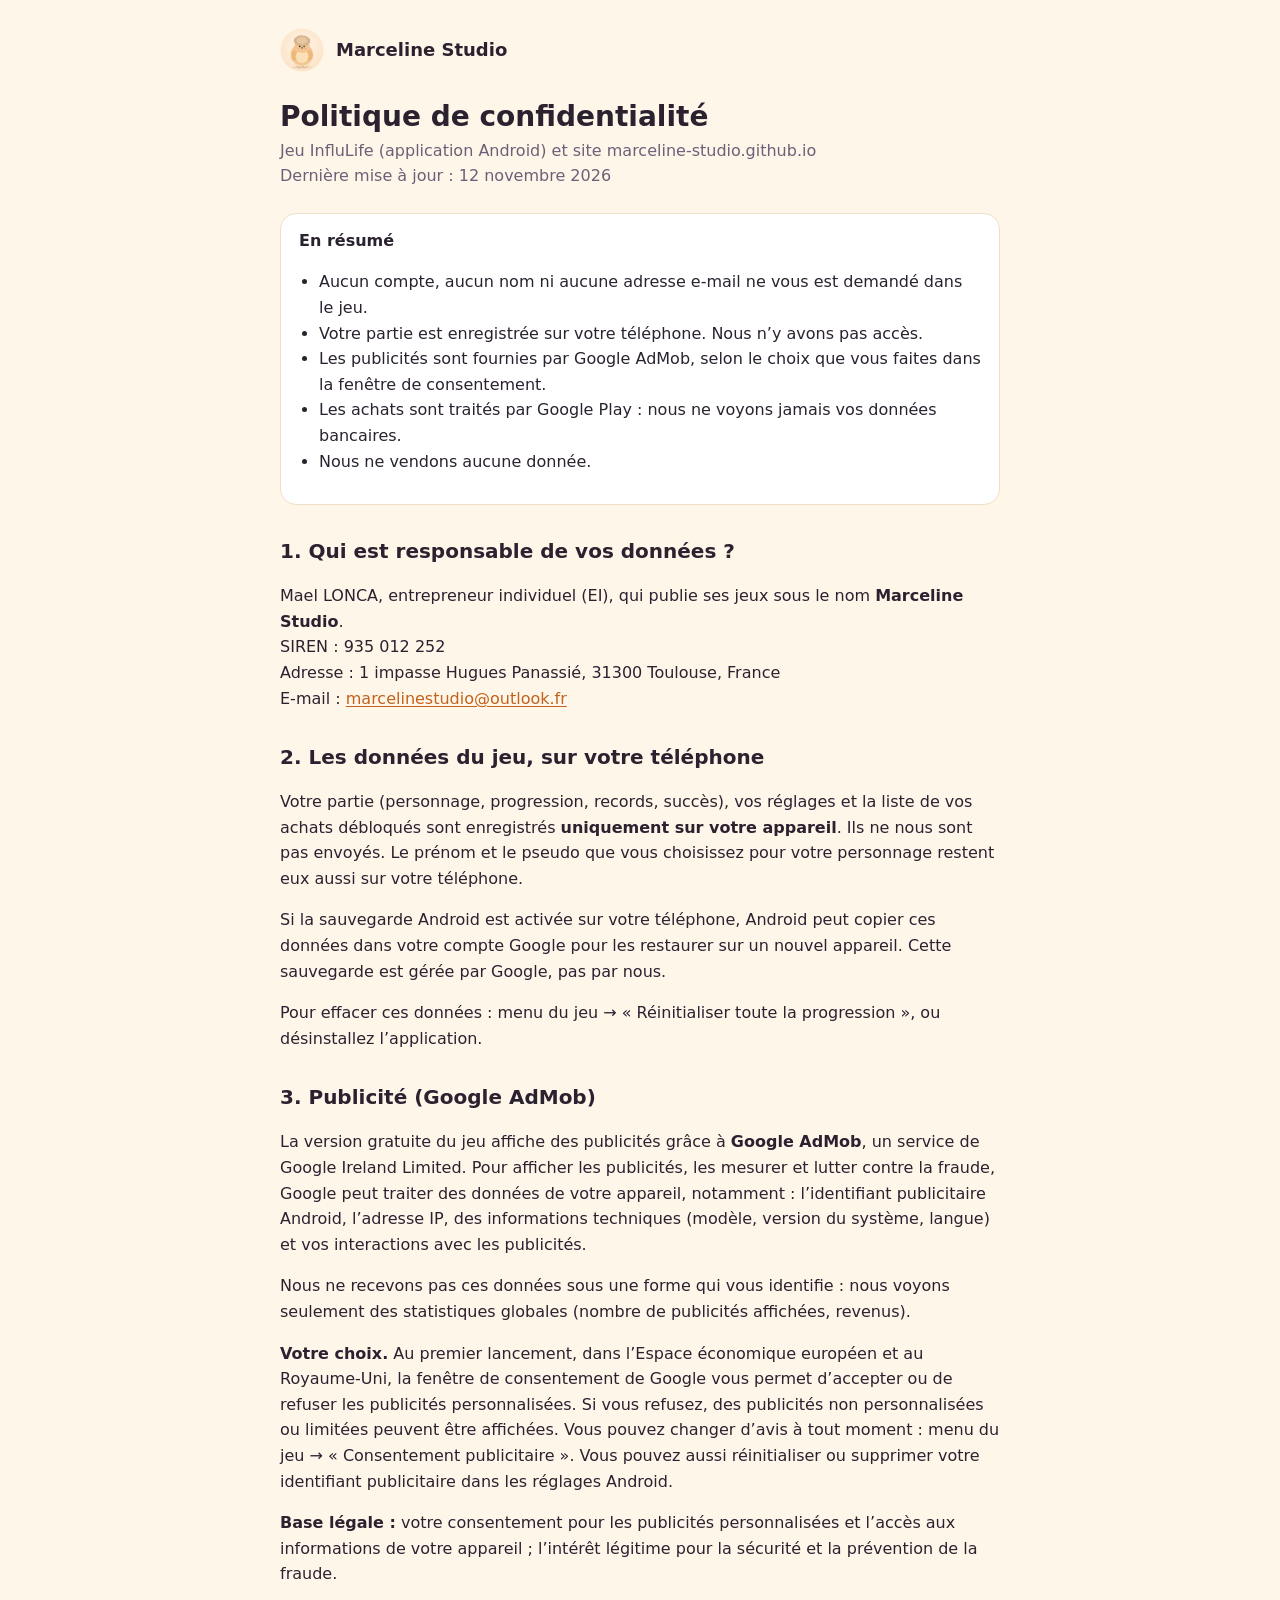
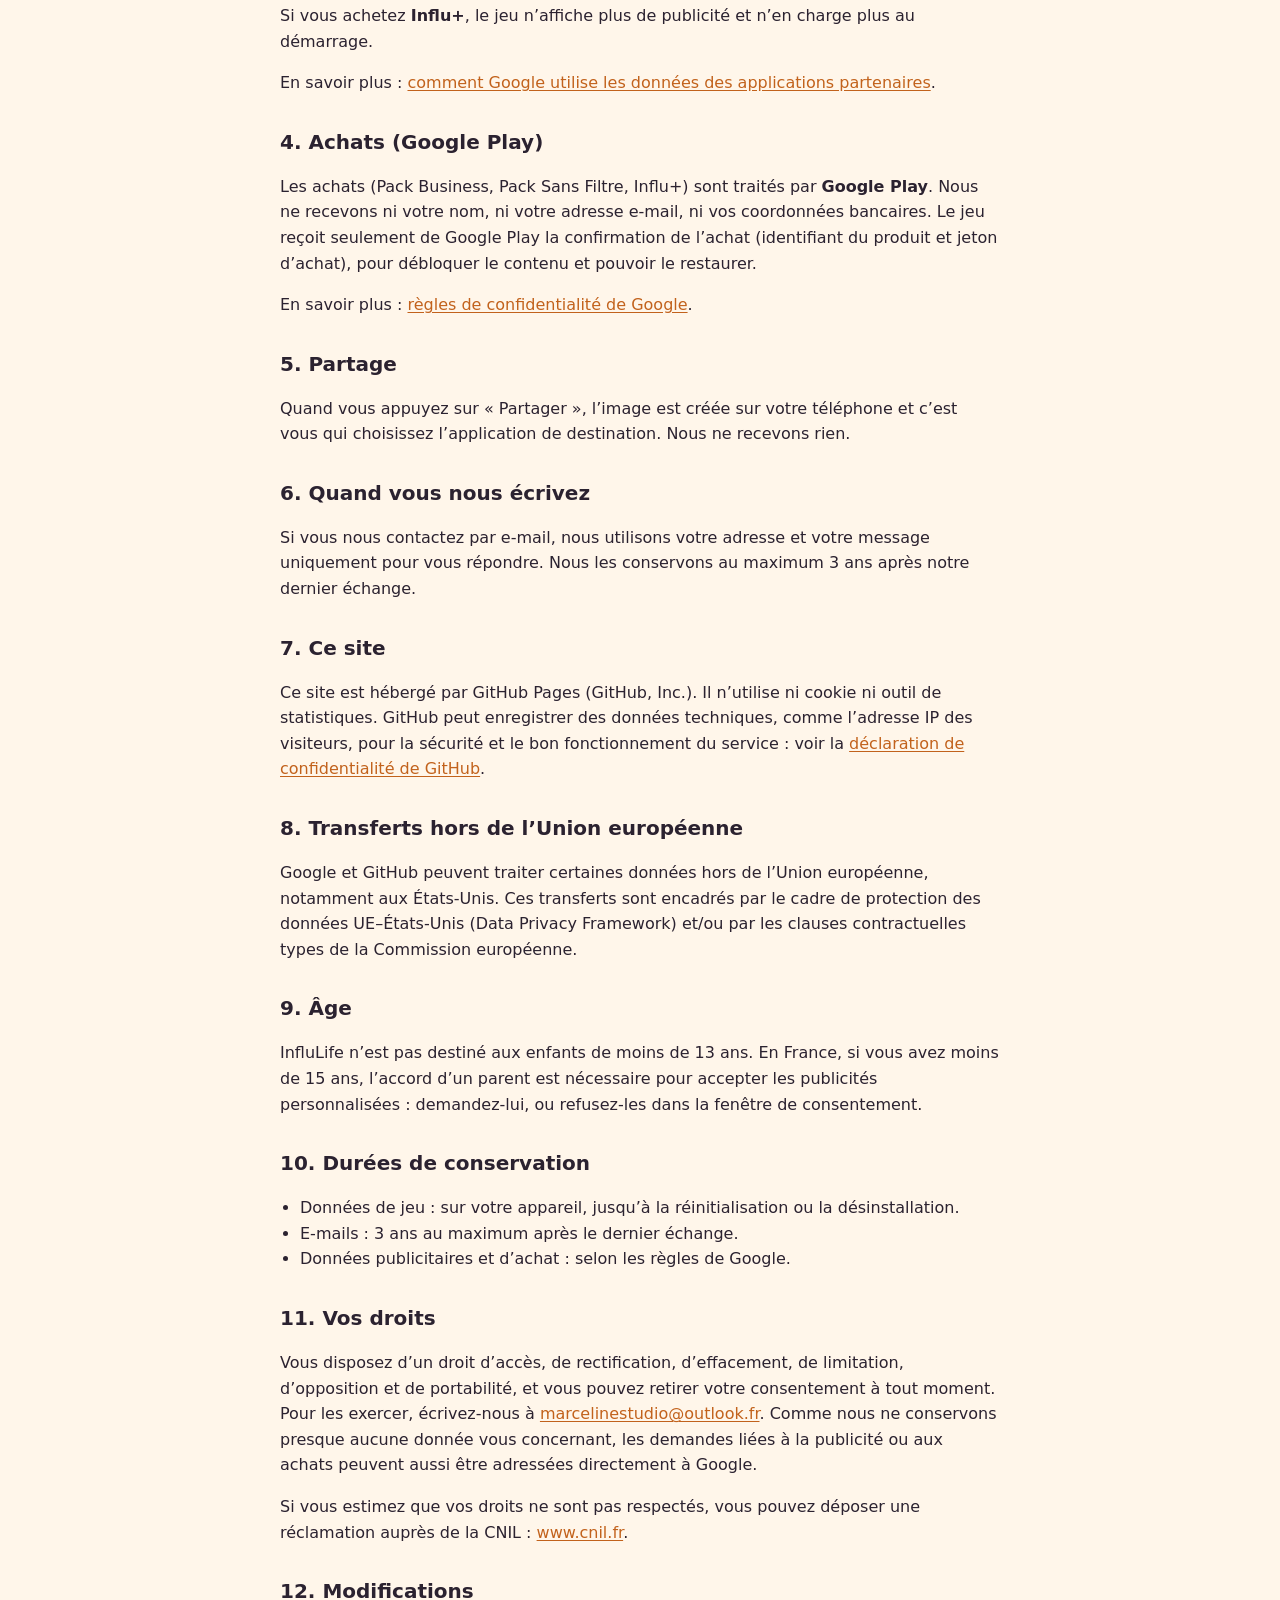
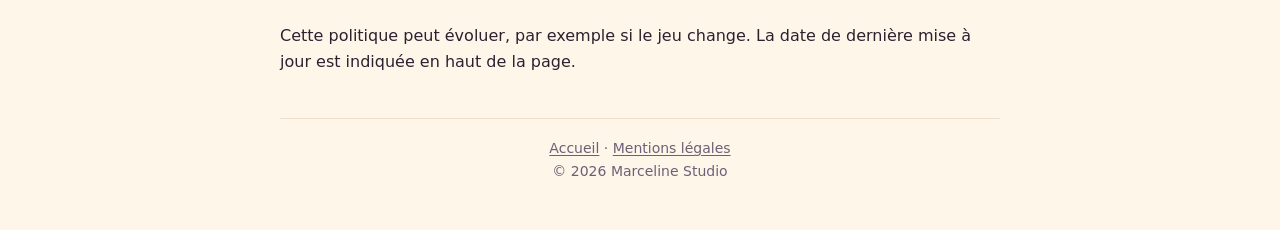
==== confidentialite.html @ 02477ced "Site Marceline Studio : accueil InfluLife, confidentialité, mentions légales, app-ads.txt Co-Authore" ====
<!DOCTYPE html>
<html lang="fr">
<head>
<meta charset="utf-8">
<meta name="viewport" content="width=device-width, initial-scale=1">
<title>Politique de confidentialité — InfluLife · Marceline Studio</title>
<link rel="icon" href="img/favicon.png">
<link rel="stylesheet" href="style.css">
</head>
<body>
<div class="wrap">
<header class="site"><img src="img/marceline.png" alt=""><a href="./">Marceline Studio</a></header>
<article>
<h1>Politique de confidentialité</h1>
<p class="date">Jeu InfluLife (application Android) et site marceline-studio.github.io<br>Dernière mise à jour : 12 novembre 2026</p>

<div class="box">
<b>En résumé</b>
<ul>
  <li>Aucun compte, aucun nom ni aucune adresse e-mail ne vous est demandé dans le jeu.</li>
  <li>Votre partie est enregistrée sur votre téléphone. Nous n’y avons pas accès.</li>
  <li>Les publicités sont fournies par Google AdMob, selon le choix que vous faites dans la fenêtre de consentement.</li>
  <li>Les achats sont traités par Google Play : nous ne voyons jamais vos données bancaires.</li>
  <li>Nous ne vendons aucune donnée.</li>
</ul>
</div>

<h2>1. Qui est responsable de vos données ?</h2>
<p>Mael LONCA, entrepreneur individuel (EI), qui publie ses jeux sous le nom <b>Marceline Studio</b>.<br>
SIREN : 935 012 252<br>
Adresse : 1 impasse Hugues Panassié, 31300 Toulouse, France<br>
E-mail : <a href="mailto:marcelinestudio@outlook.fr">marcelinestudio@outlook.fr</a></p>

<h2>2. Les données du jeu, sur votre téléphone</h2>
<p>Votre partie (personnage, progression, records, succès), vos réglages et la liste de vos achats débloqués sont enregistrés <b>uniquement sur votre appareil</b>. Ils ne nous sont pas envoyés. Le prénom et le pseudo que vous choisissez pour votre personnage restent eux aussi sur votre téléphone.</p>
<p>Si la sauvegarde Android est activée sur votre téléphone, Android peut copier ces données dans votre compte Google pour les restaurer sur un nouvel appareil. Cette sauvegarde est gérée par Google, pas par nous.</p>
<p>Pour effacer ces données : menu du jeu → « Réinitialiser toute la progression », ou désinstallez l’application.</p>

<h2>3. Publicité (Google AdMob)</h2>
<p>La version gratuite du jeu affiche des publicités grâce à <b>Google AdMob</b>, un service de Google Ireland Limited. Pour afficher les publicités, les mesurer et lutter contre la fraude, Google peut traiter des données de votre appareil, notamment : l’identifiant publicitaire Android, l’adresse IP, des informations techniques (modèle, version du système, langue) et vos interactions avec les publicités.</p>
<p>Nous ne recevons pas ces données sous une forme qui vous identifie : nous voyons seulement des statistiques globales (nombre de publicités affichées, revenus).</p>
<p><b>Votre choix.</b> Au premier lancement, dans l’Espace économique européen et au Royaume-Uni, la fenêtre de consentement de Google vous permet d’accepter ou de refuser les publicités personnalisées. Si vous refusez, des publicités non personnalisées ou limitées peuvent être affichées. Vous pouvez changer d’avis à tout moment : menu du jeu → « Consentement publicitaire ». Vous pouvez aussi réinitialiser ou supprimer votre identifiant publicitaire dans les réglages Android.</p>
<p><b>Base légale :</b> votre consentement pour les publicités personnalisées et l’accès aux informations de votre appareil ; l’intérêt légitime pour la sécurité et la prévention de la fraude.</p>
<p>Si vous achetez <b>Influ+</b>, le jeu n’affiche plus de publicité et n’en charge plus au démarrage.</p>
<p>En savoir plus : <a href="https://policies.google.com/technologies/partner-sites">comment Google utilise les données des applications partenaires</a>.</p>

<h2>4. Achats (Google Play)</h2>
<p>Les achats (Pack Business, Pack Sans Filtre, Influ+) sont traités par <b>Google Play</b>. Nous ne recevons ni votre nom, ni votre adresse e-mail, ni vos coordonnées bancaires. Le jeu reçoit seulement de Google Play la confirmation de l’achat (identifiant du produit et jeton d’achat), pour débloquer le contenu et pouvoir le restaurer.</p>
<p>En savoir plus : <a href="https://policies.google.com/privacy">règles de confidentialité de Google</a>.</p>

<h2>5. Partage</h2>
<p>Quand vous appuyez sur « Partager », l’image est créée sur votre téléphone et c’est vous qui choisissez l’application de destination. Nous ne recevons rien.</p>

<h2>6. Quand vous nous écrivez</h2>
<p>Si vous nous contactez par e-mail, nous utilisons votre adresse et votre message uniquement pour vous répondre. Nous les conservons au maximum 3 ans après notre dernier échange.</p>

<h2>7. Ce site</h2>
<p>Ce site est hébergé par GitHub Pages (GitHub, Inc.). Il n’utilise ni cookie ni outil de statistiques. GitHub peut enregistrer des données techniques, comme l’adresse IP des visiteurs, pour la sécurité et le bon fonctionnement du service : voir la <a href="https://docs.github.com/fr/site-policy/privacy-policies/github-general-privacy-statement">déclaration de confidentialité de GitHub</a>.</p>

<h2>8. Transferts hors de l’Union européenne</h2>
<p>Google et GitHub peuvent traiter certaines données hors de l’Union européenne, notamment aux États-Unis. Ces transferts sont encadrés par le cadre de protection des données UE–États-Unis (Data Privacy Framework) et/ou par les clauses contractuelles types de la Commission européenne.</p>

<h2>9. Âge</h2>
<p>InfluLife n’est pas destiné aux enfants de moins de 13 ans. En France, si vous avez moins de 15 ans, l’accord d’un parent est nécessaire pour accepter les publicités personnalisées : demandez-lui, ou refusez-les dans la fenêtre de consentement.</p>

<h2>10. Durées de conservation</h2>
<ul>
  <li>Données de jeu : sur votre appareil, jusqu’à la réinitialisation ou la désinstallation.</li>
  <li>E-mails : 3 ans au maximum après le dernier échange.</li>
  <li>Données publicitaires et d’achat : selon les règles de Google.</li>
</ul>

<h2>11. Vos droits</h2>
<p>Vous disposez d’un droit d’accès, de rectification, d’effacement, de limitation, d’opposition et de portabilité, et vous pouvez retirer votre consentement à tout moment. Pour les exercer, écrivez-nous à <a href="mailto:marcelinestudio@outlook.fr">marcelinestudio@outlook.fr</a>. Comme nous ne conservons presque aucune donnée vous concernant, les demandes liées à la publicité ou aux achats peuvent aussi être adressées directement à Google.</p>
<p>Si vous estimez que vos droits ne sont pas respectés, vous pouvez déposer une réclamation auprès de la CNIL : <a href="https://www.cnil.fr">www.cnil.fr</a>.</p>

<h2>12. Modifications</h2>
<p>Cette politique peut évoluer, par exemple si le jeu change. La date de dernière mise à jour est indiquée en haut de la page.</p>
</article>

<footer class="site">
  <a href="./">Accueil</a> · <a href="mentions-legales.html">Mentions légales</a><br>© 2026 Marceline Studio
</footer>
</div>
</body>
</html>
---- style.css ----
:root{--ink:#2b2230;--soft:#6b6177;--bg:#fff6ea;--card:#fff;--line:#f0dfc8;--accent:#c2621c;--grad:linear-gradient(135deg,#7b2ff7,#f1078f)}
*{box-sizing:border-box}
html{-webkit-text-size-adjust:100%}
body{margin:0;background:var(--bg);color:var(--ink);font:16px/1.6 system-ui,-apple-system,"Segoe UI",Roboto,Ubuntu,sans-serif}
a{color:var(--accent);text-underline-offset:2px}
.wrap{max-width:760px;margin:0 auto;padding:28px 20px 48px}
header.site{display:flex;align-items:center;gap:12px;margin-bottom:28px}
header.site img{width:44px;height:44px;border-radius:50%}
header.site a{color:var(--ink);text-decoration:none;font-weight:800;font-size:18px}
.hero{text-align:center;padding:12px 0 8px}
.hero img{width:180px;height:180px;border-radius:50%;box-shadow:0 10px 30px rgba(185,119,47,.25)}
.hero h1{font-size:34px;line-height:1.15;margin:18px 0 6px}
.hero p{color:var(--soft);margin:0 auto;max-width:460px}
.game{display:flex;gap:16px;align-items:center;background:var(--grad);color:#fff;border-radius:22px;padding:18px;margin:32px 0 14px}
.game img{width:84px;height:84px;border-radius:20px;flex-shrink:0;box-shadow:0 6px 16px rgba(0,0,0,.18)}
.game h2{margin:0 0 2px;font-size:22px}
.game p{margin:0;opacity:.92}
.badge{display:inline-block;margin-top:8px;background:rgba(255,255,255,.22);padding:3px 10px;border-radius:99px;font-size:13px;font-weight:700}
.links{display:flex;flex-wrap:wrap;gap:10px;justify-content:center;margin:22px 0}
.links a{background:var(--card);border:1px solid var(--line);border-radius:99px;padding:8px 16px;text-decoration:none;color:var(--ink);font-weight:700}
article h1{font-size:28px;line-height:1.2;margin:0 0 4px}
article .date{color:var(--soft);margin:0 0 24px}
article h2{font-size:20px;margin:30px 0 8px}
article .box{background:var(--card);border:1px solid var(--line);border-radius:16px;padding:14px 18px}
article ul{padding-left:20px}
footer.site{margin-top:44px;padding-top:18px;border-top:1px solid var(--line);color:var(--soft);font-size:14px;text-align:center}
footer.site a{color:var(--soft)}
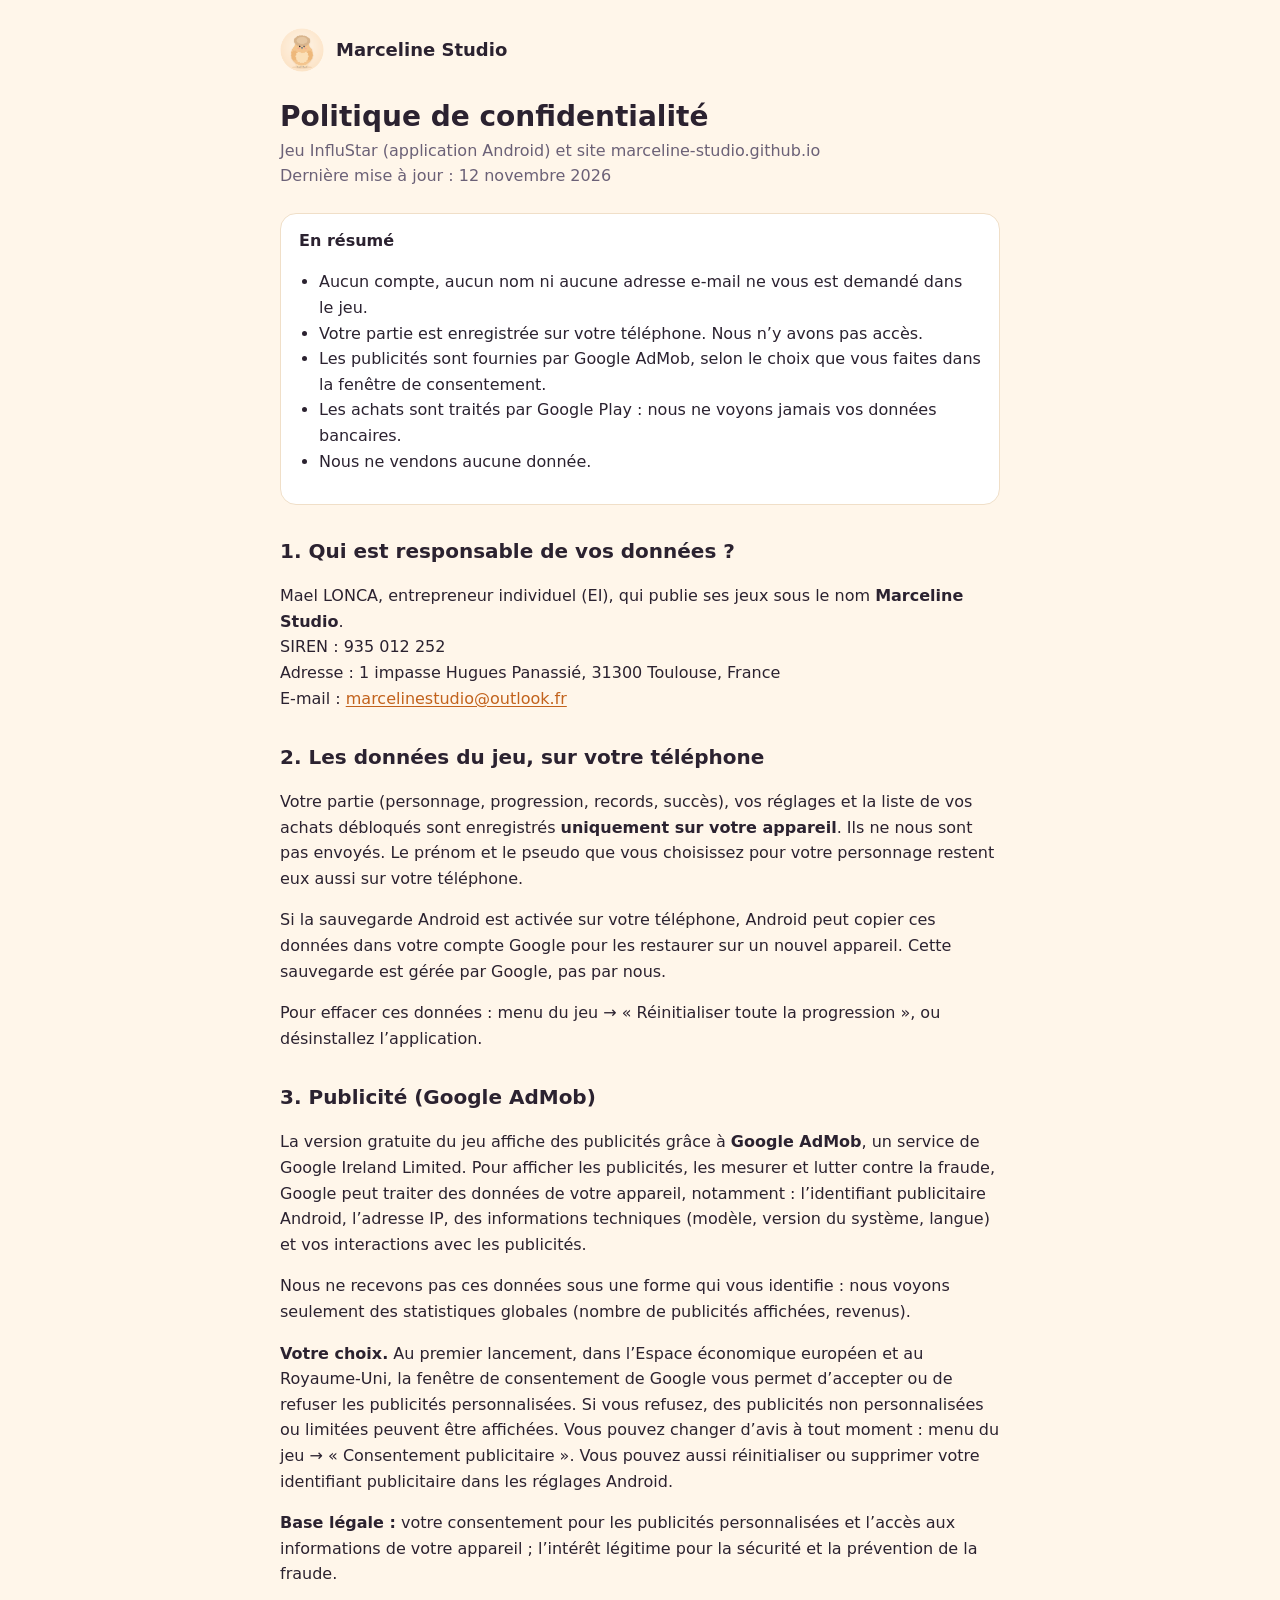
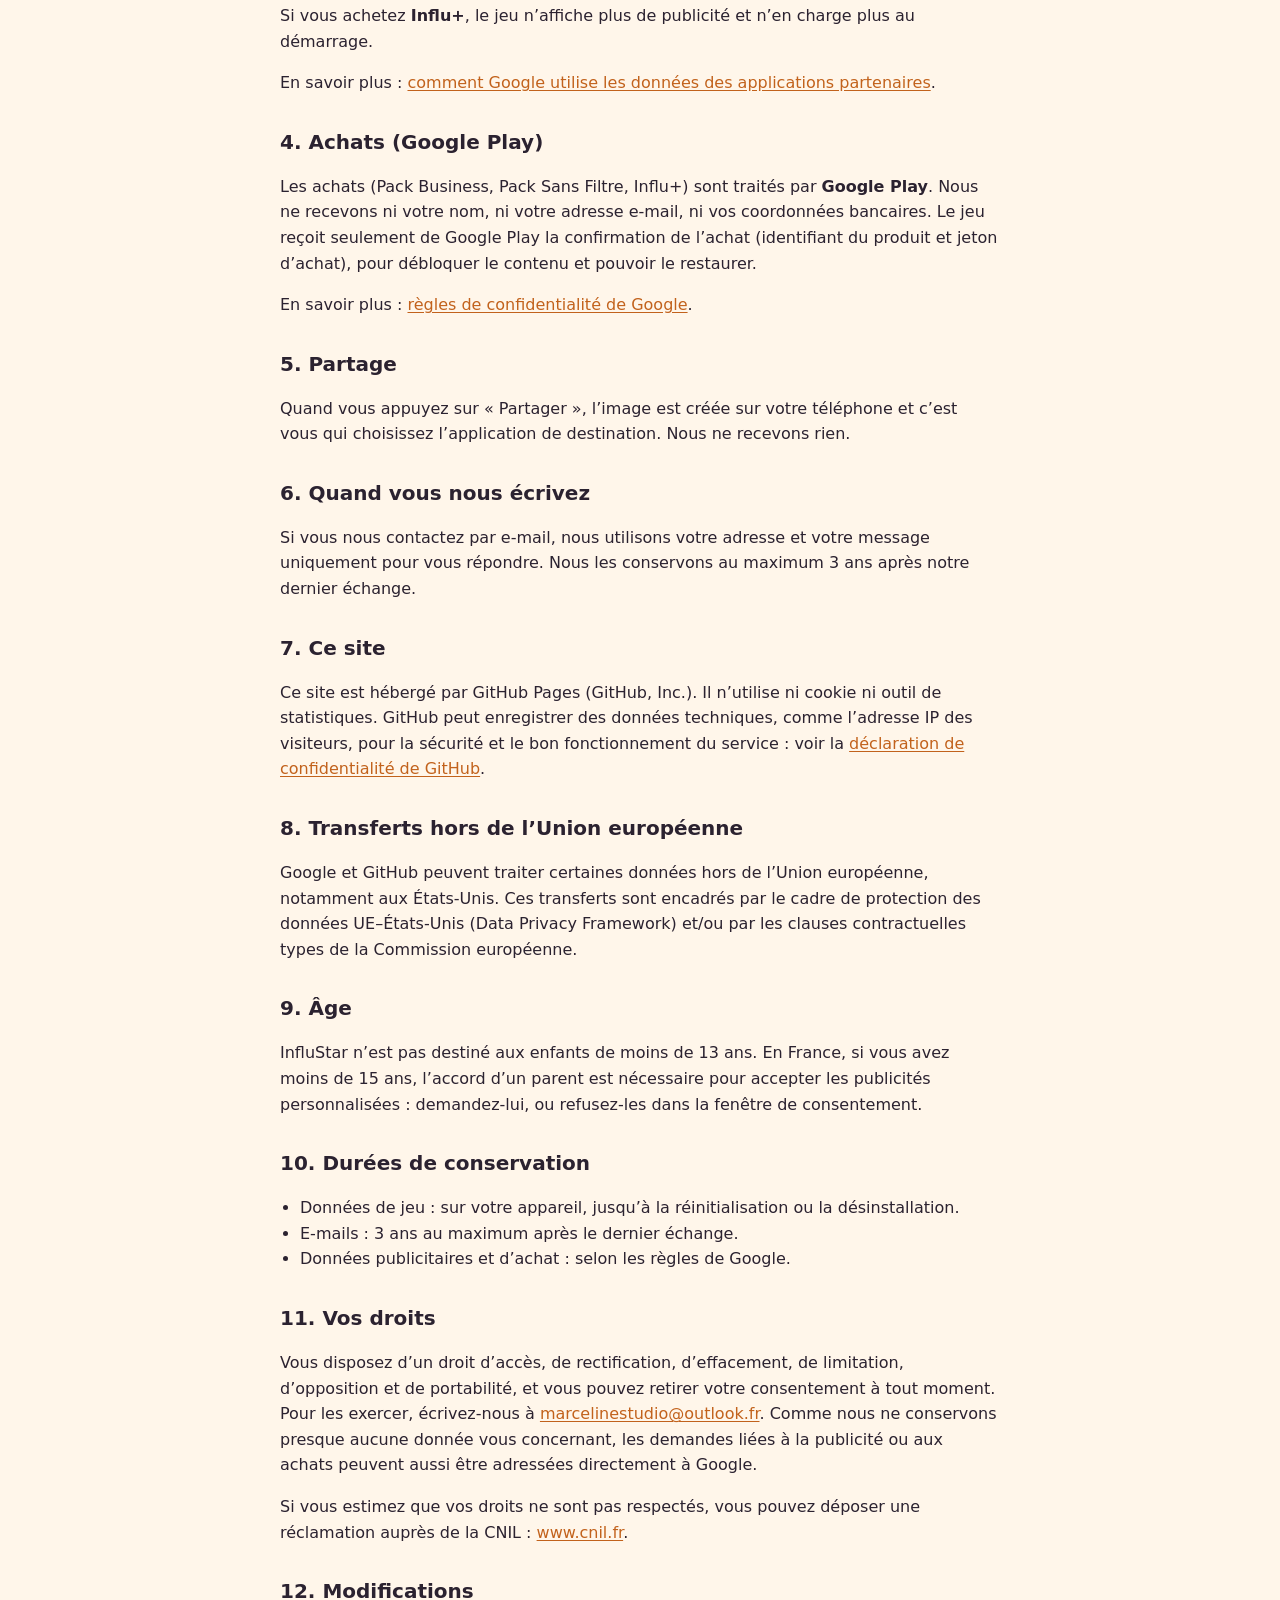
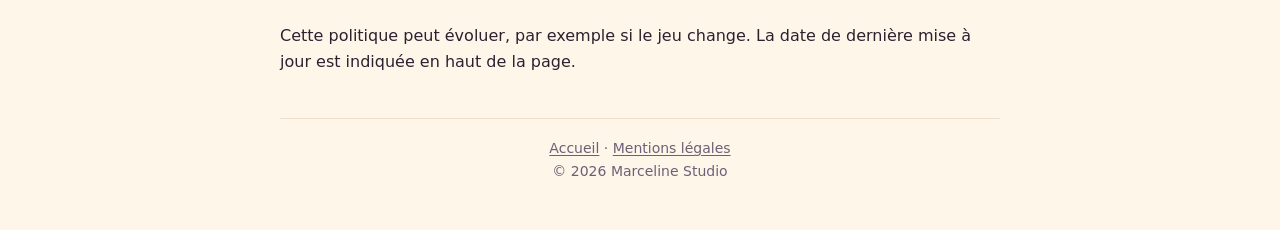
==== commit 4ce6b8ca: "Le jeu s'appelle désormais InfluStar Co-Authored-By: Claude Opus 5.5 <noreply@anthropic.com> Claude-" ====
--- a/confidentialite.html
+++ b/confidentialite.html
@@ -3,7 +3,7 @@
 <head>
 <meta charset="utf-8">
 <meta name="viewport" content="width=device-width, initial-scale=1">
-<title>Politique de confidentialité — InfluLife · Marceline Studio</title>
+<title>Politique de confidentialité — InfluStar · Marceline Studio</title>
 <link rel="icon" href="img/favicon.png">
 <link rel="stylesheet" href="style.css">
 </head>
@@ -12,7 +12,7 @@
 <header class="site"><img src="img/marceline.png" alt=""><a href="./">Marceline Studio</a></header>
 <article>
 <h1>Politique de confidentialité</h1>
-<p class="date">Jeu InfluLife (application Android) et site marceline-studio.github.io<br>Dernière mise à jour : 12 novembre 2026</p>
+<p class="date">Jeu InfluStar (application Android) et site marceline-studio.github.io<br>Dernière mise à jour : 12 novembre 2026</p>
 
 <div class="box">
 <b>En résumé</b>
@@ -61,7 +61,7 @@
 <p>Google et GitHub peuvent traiter certaines données hors de l’Union européenne, notamment aux États-Unis. Ces transferts sont encadrés par le cadre de protection des données UE–États-Unis (Data Privacy Framework) et/ou par les clauses contractuelles types de la Commission européenne.</p>
 
 <h2>9. Âge</h2>
-<p>InfluLife n’est pas destiné aux enfants de moins de 13 ans. En France, si vous avez moins de 15 ans, l’accord d’un parent est nécessaire pour accepter les publicités personnalisées : demandez-lui, ou refusez-les dans la fenêtre de consentement.</p>
+<p>InfluStar n’est pas destiné aux enfants de moins de 13 ans. En France, si vous avez moins de 15 ans, l’accord d’un parent est nécessaire pour accepter les publicités personnalisées : demandez-lui, ou refusez-les dans la fenêtre de consentement.</p>
 
 <h2>10. Durées de conservation</h2>
 <ul>
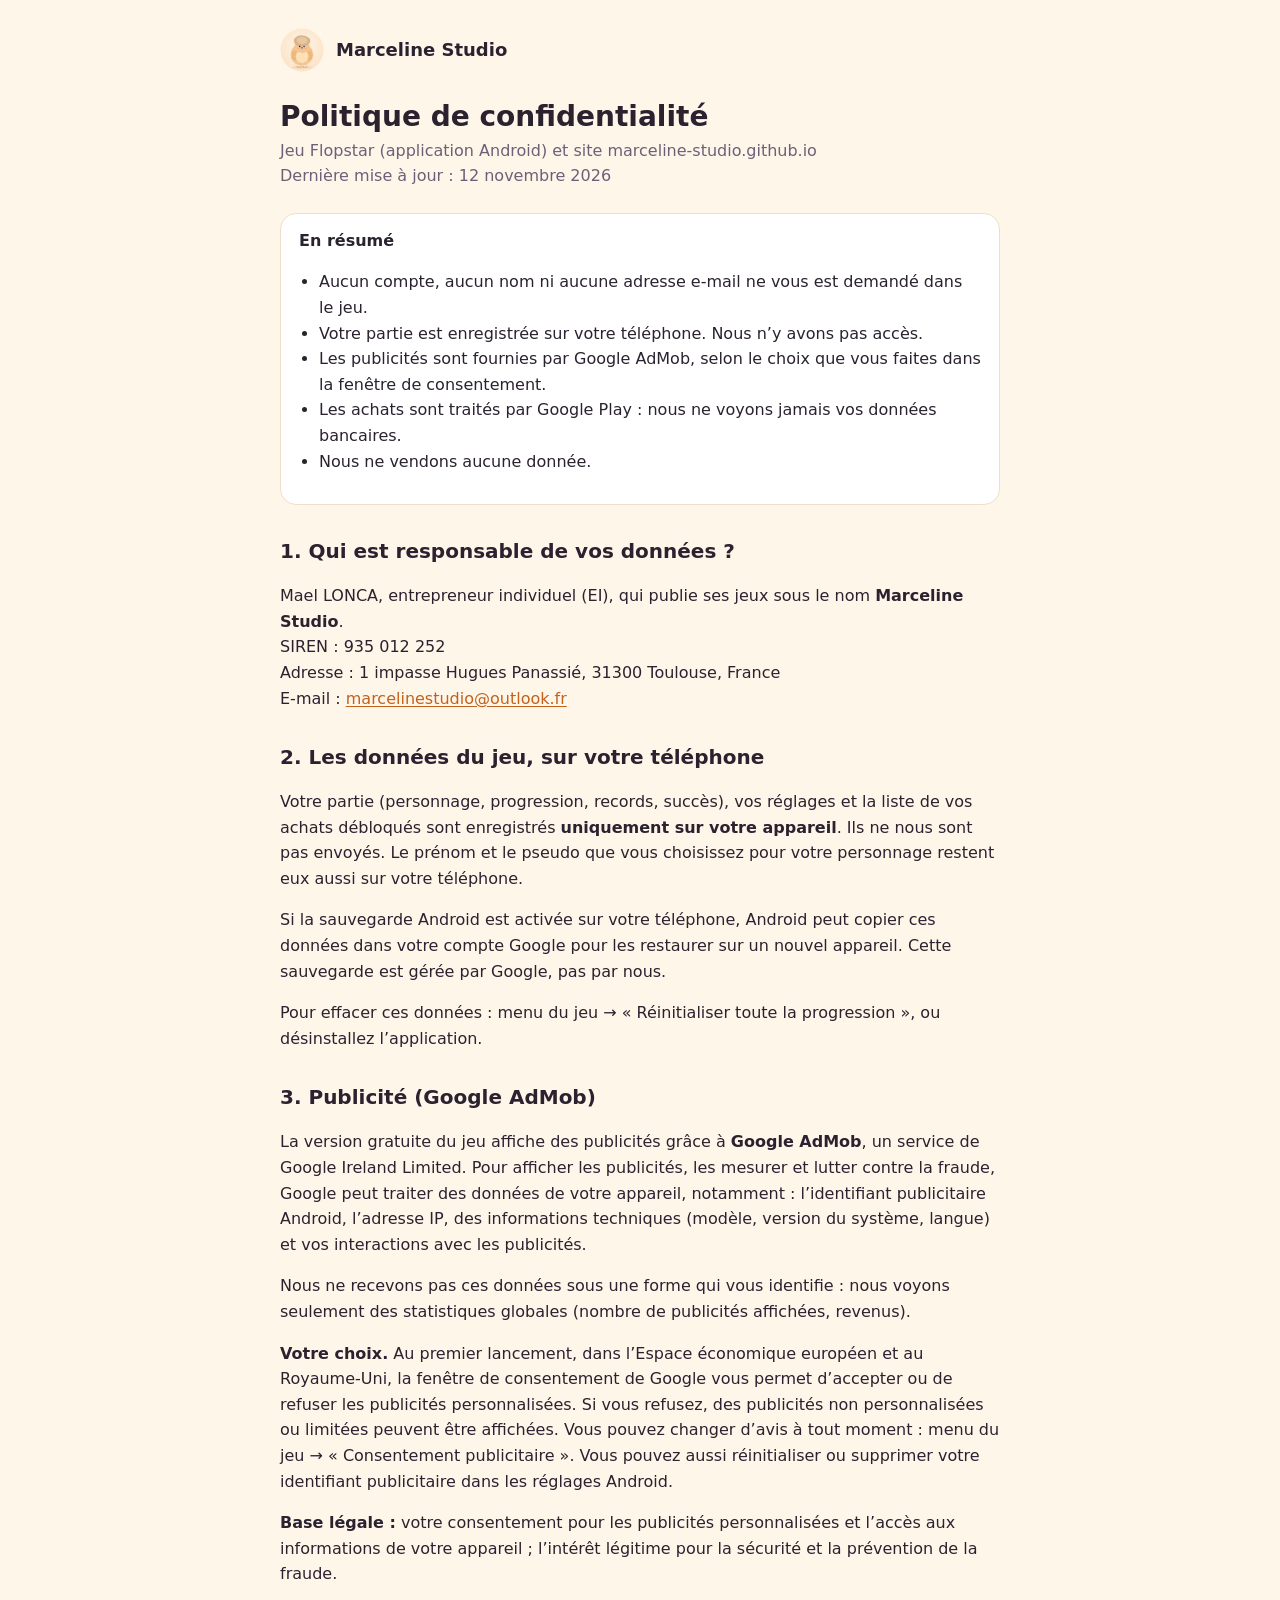
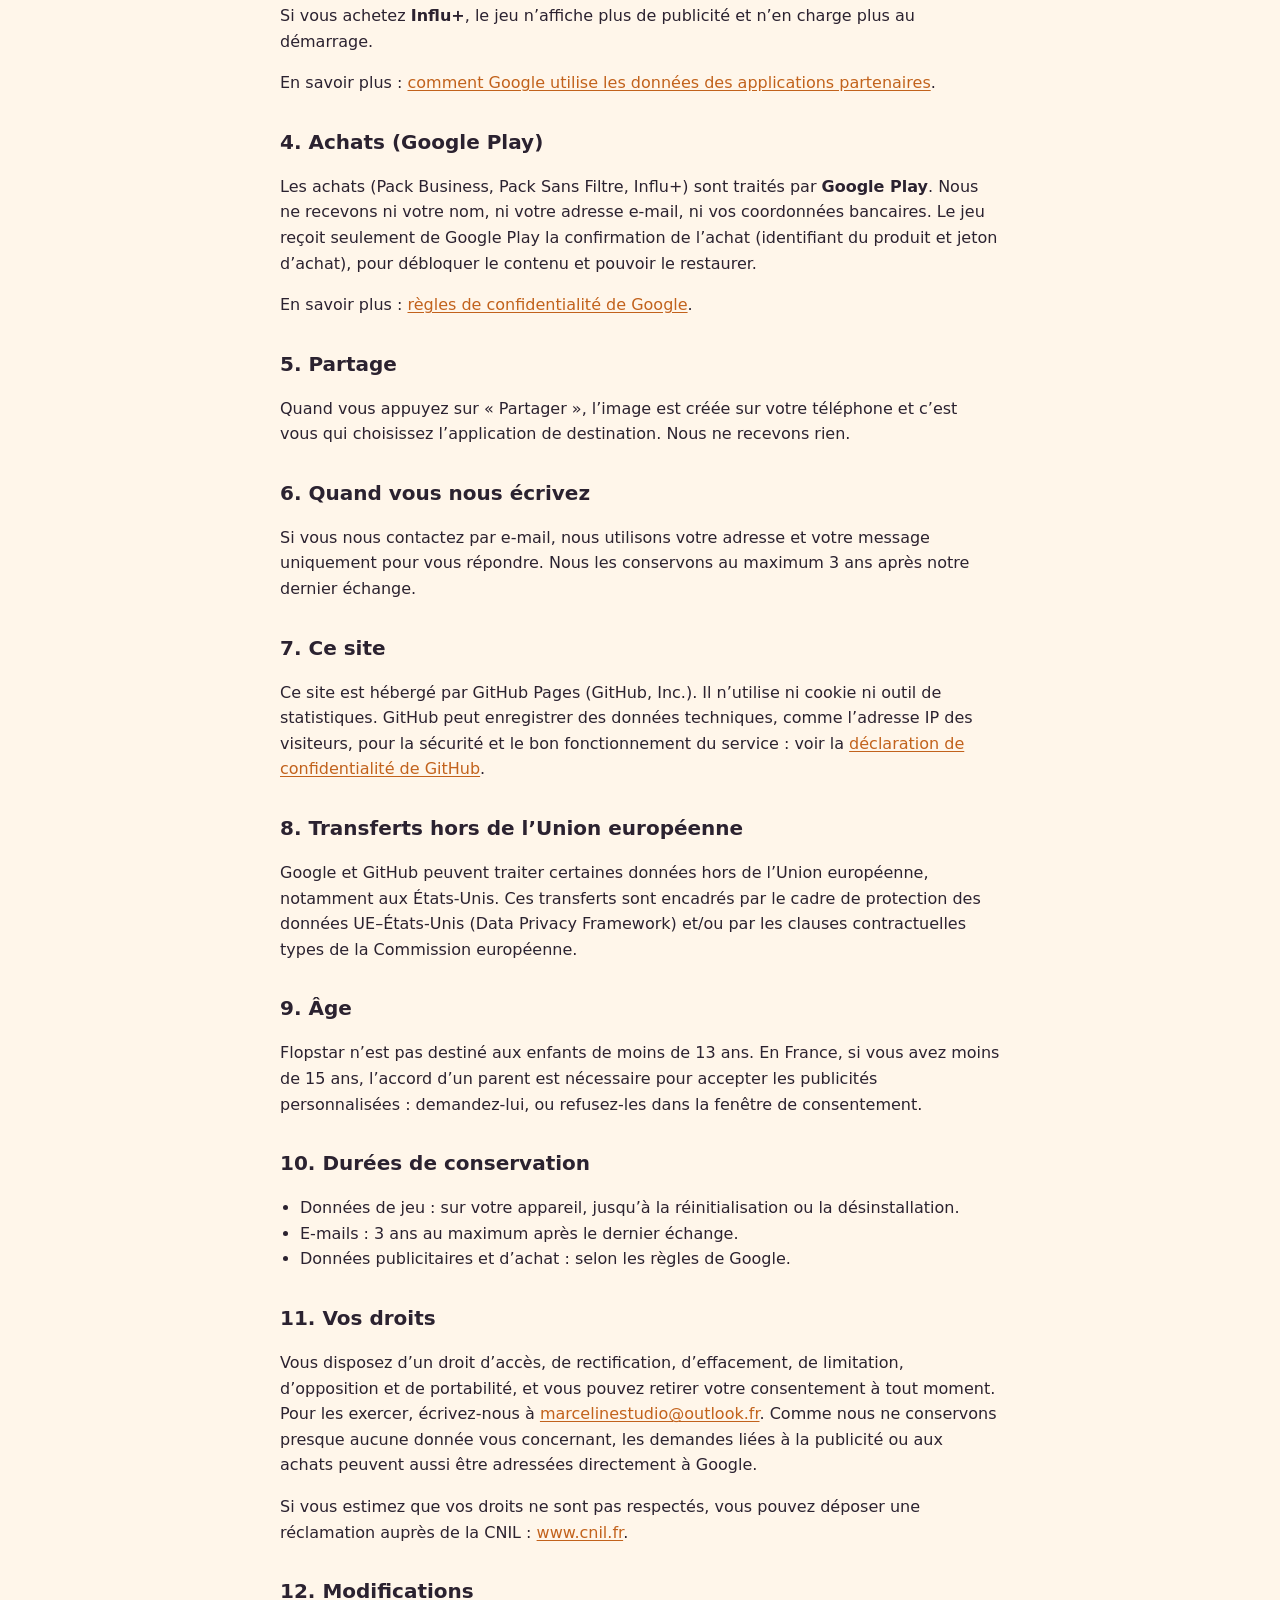
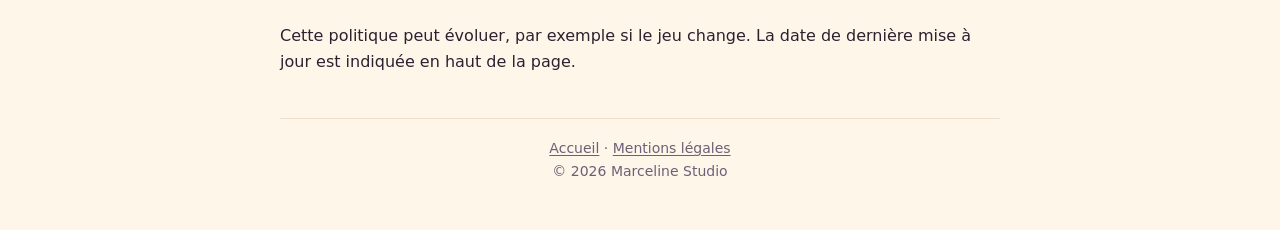
==== commit da92828d: "Le jeu s'appelle désormais Flopstar Co-Authored-By: Claude Opus 5.5 <noreply@anthropic.com> Claude-S" ====
--- a/confidentialite.html
+++ b/confidentialite.html
@@ -3,7 +3,7 @@
 <head>
 <meta charset="utf-8">
 <meta name="viewport" content="width=device-width, initial-scale=1">
-<title>Politique de confidentialité — InfluStar · Marceline Studio</title>
+<title>Politique de confidentialité — Flopstar · Marceline Studio</title>
 <link rel="icon" href="img/favicon.png">
 <link rel="stylesheet" href="style.css">
 </head>
@@ -12,7 +12,7 @@
 <header class="site"><img src="img/marceline.png" alt=""><a href="./">Marceline Studio</a></header>
 <article>
 <h1>Politique de confidentialité</h1>
-<p class="date">Jeu InfluStar (application Android) et site marceline-studio.github.io<br>Dernière mise à jour : 12 novembre 2026</p>
+<p class="date">Jeu Flopstar (application Android) et site marceline-studio.github.io<br>Dernière mise à jour : 12 novembre 2026</p>
 
 <div class="box">
 <b>En résumé</b>
@@ -61,7 +61,7 @@
 <p>Google et GitHub peuvent traiter certaines données hors de l’Union européenne, notamment aux États-Unis. Ces transferts sont encadrés par le cadre de protection des données UE–États-Unis (Data Privacy Framework) et/ou par les clauses contractuelles types de la Commission européenne.</p>
 
 <h2>9. Âge</h2>
-<p>InfluStar n’est pas destiné aux enfants de moins de 13 ans. En France, si vous avez moins de 15 ans, l’accord d’un parent est nécessaire pour accepter les publicités personnalisées : demandez-lui, ou refusez-les dans la fenêtre de consentement.</p>
+<p>Flopstar n’est pas destiné aux enfants de moins de 13 ans. En France, si vous avez moins de 15 ans, l’accord d’un parent est nécessaire pour accepter les publicités personnalisées : demandez-lui, ou refusez-les dans la fenêtre de consentement.</p>
 
 <h2>10. Durées de conservation</h2>
 <ul>
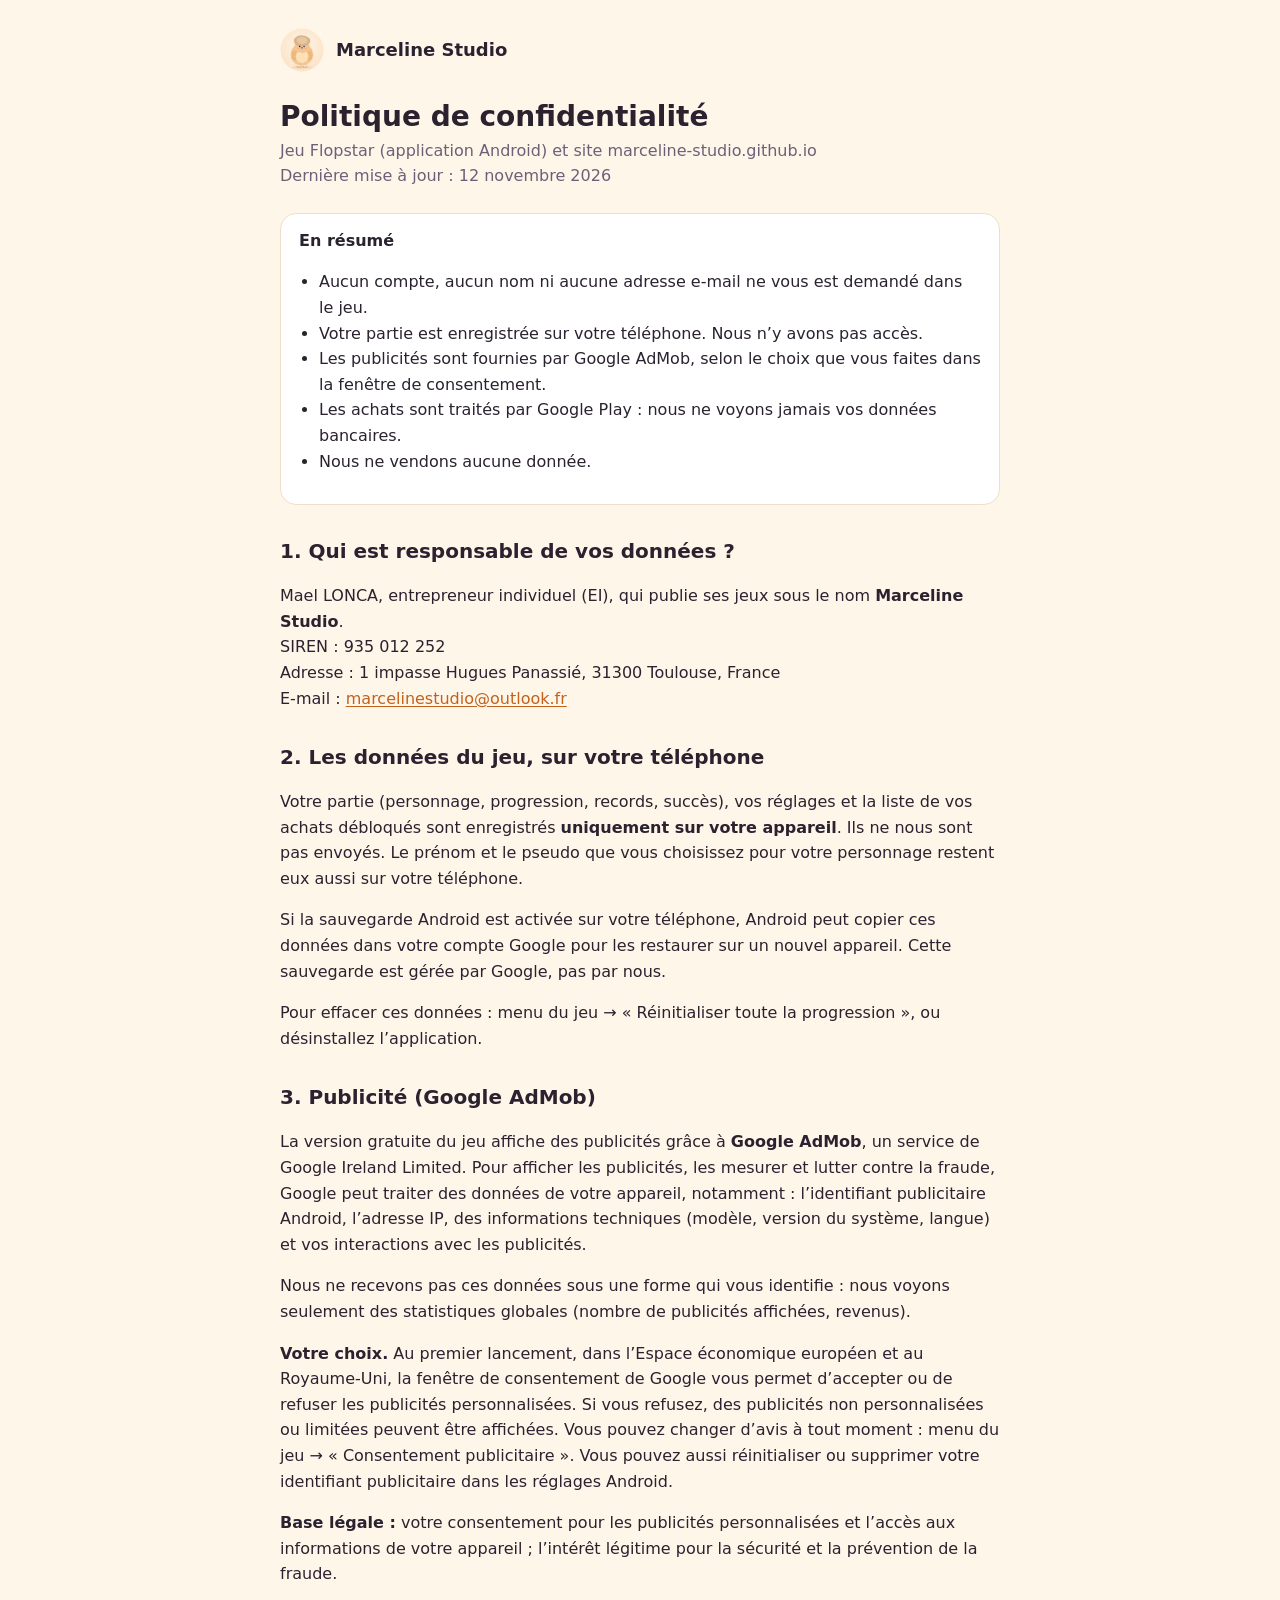
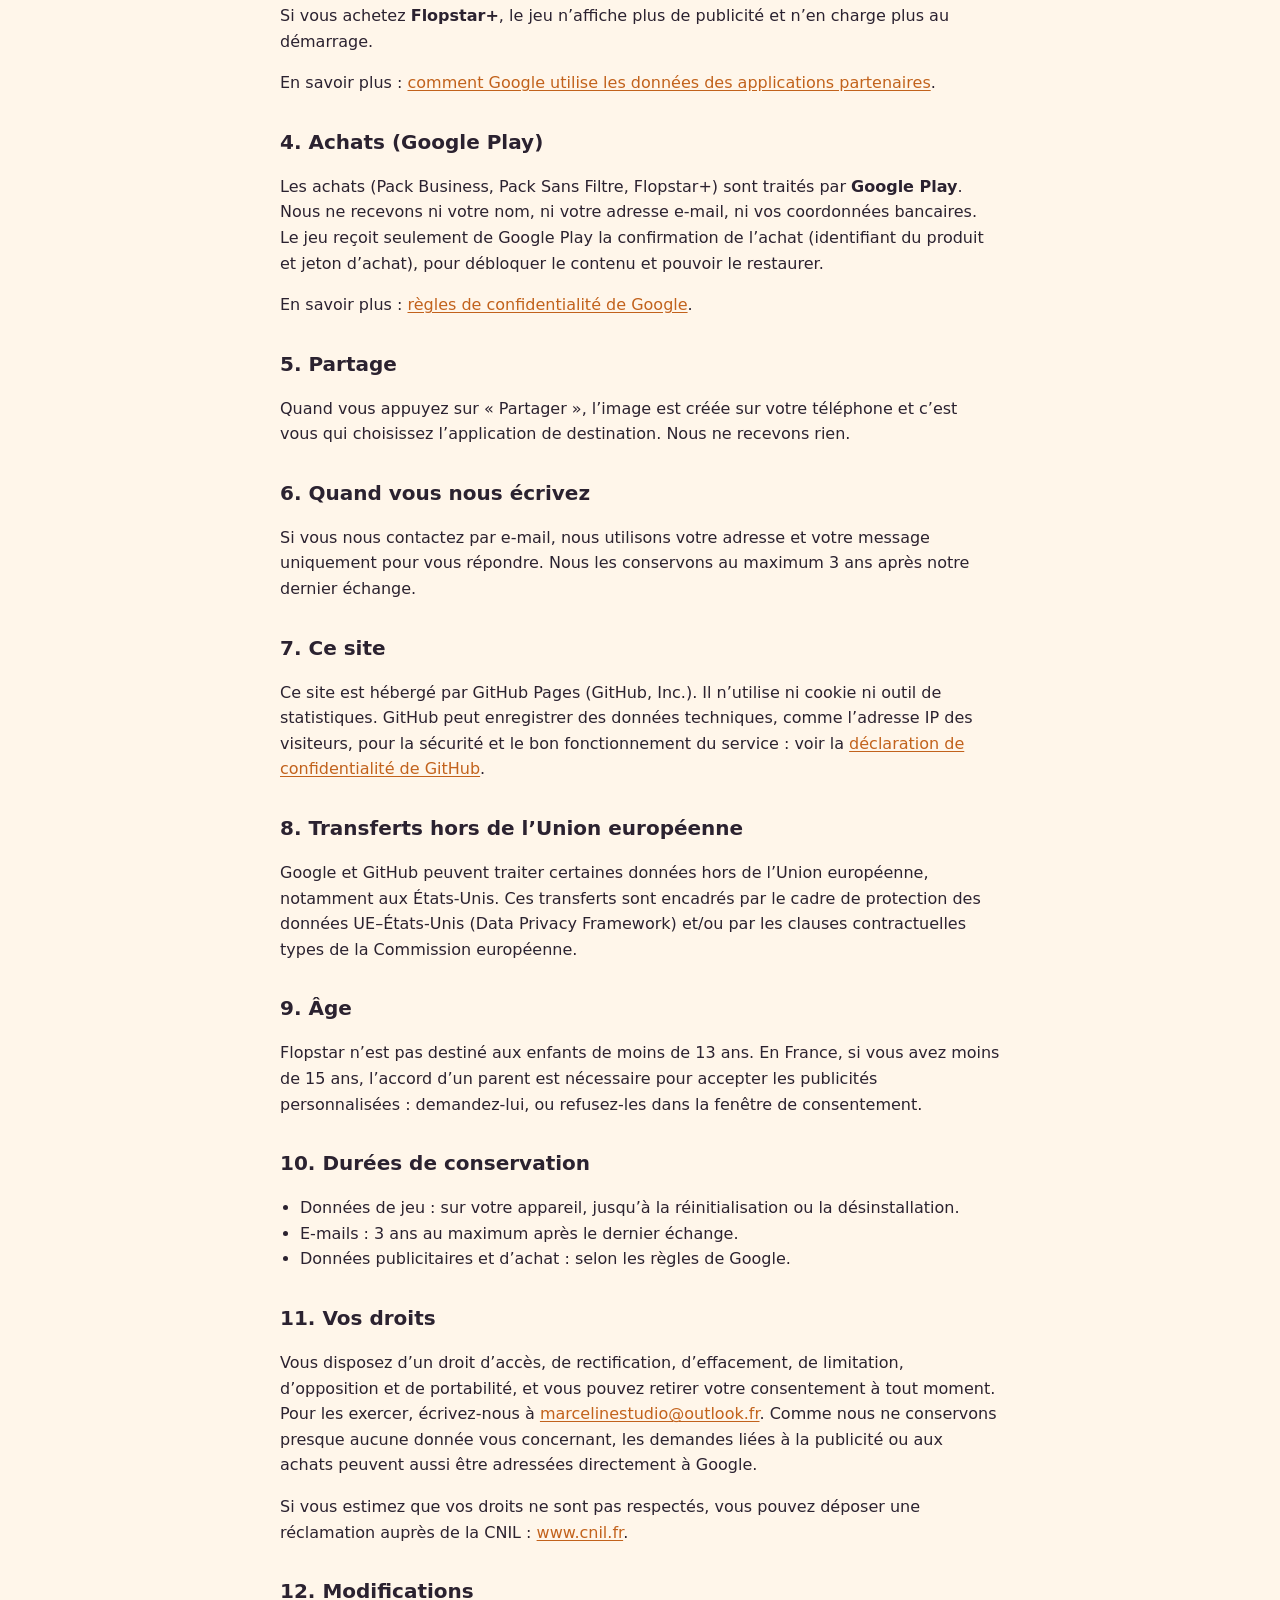
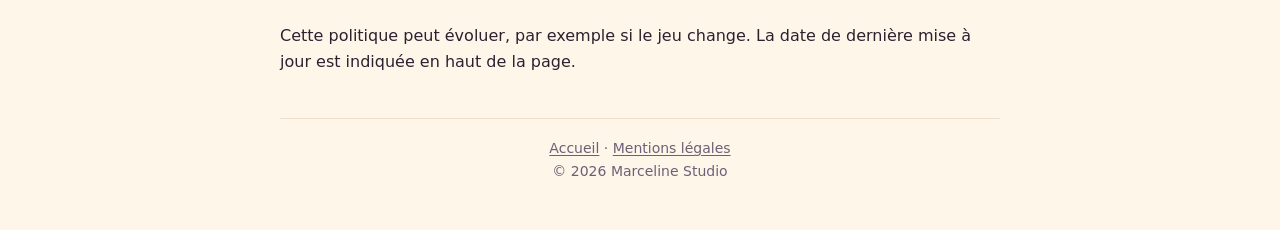
==== commit a759b686: "Flopstar+ dans la politique de confidentialité Co-Authored-By: Claude Opus 5.5 <noreply@anthropic.co" ====
--- a/confidentialite.html
+++ b/confidentialite.html
@@ -41,11 +41,11 @@
 <p>Nous ne recevons pas ces données sous une forme qui vous identifie : nous voyons seulement des statistiques globales (nombre de publicités affichées, revenus).</p>
 <p><b>Votre choix.</b> Au premier lancement, dans l’Espace économique européen et au Royaume-Uni, la fenêtre de consentement de Google vous permet d’accepter ou de refuser les publicités personnalisées. Si vous refusez, des publicités non personnalisées ou limitées peuvent être affichées. Vous pouvez changer d’avis à tout moment : menu du jeu → « Consentement publicitaire ». Vous pouvez aussi réinitialiser ou supprimer votre identifiant publicitaire dans les réglages Android.</p>
 <p><b>Base légale :</b> votre consentement pour les publicités personnalisées et l’accès aux informations de votre appareil ; l’intérêt légitime pour la sécurité et la prévention de la fraude.</p>
-<p>Si vous achetez <b>Influ+</b>, le jeu n’affiche plus de publicité et n’en charge plus au démarrage.</p>
+<p>Si vous achetez <b>Flopstar+</b>, le jeu n’affiche plus de publicité et n’en charge plus au démarrage.</p>
 <p>En savoir plus : <a href="https://policies.google.com/technologies/partner-sites">comment Google utilise les données des applications partenaires</a>.</p>
 
 <h2>4. Achats (Google Play)</h2>
-<p>Les achats (Pack Business, Pack Sans Filtre, Influ+) sont traités par <b>Google Play</b>. Nous ne recevons ni votre nom, ni votre adresse e-mail, ni vos coordonnées bancaires. Le jeu reçoit seulement de Google Play la confirmation de l’achat (identifiant du produit et jeton d’achat), pour débloquer le contenu et pouvoir le restaurer.</p>
+<p>Les achats (Pack Business, Pack Sans Filtre, Flopstar+) sont traités par <b>Google Play</b>. Nous ne recevons ni votre nom, ni votre adresse e-mail, ni vos coordonnées bancaires. Le jeu reçoit seulement de Google Play la confirmation de l’achat (identifiant du produit et jeton d’achat), pour débloquer le contenu et pouvoir le restaurer.</p>
 <p>En savoir plus : <a href="https://policies.google.com/privacy">règles de confidentialité de Google</a>.</p>
 
 <h2>5. Partage</h2>
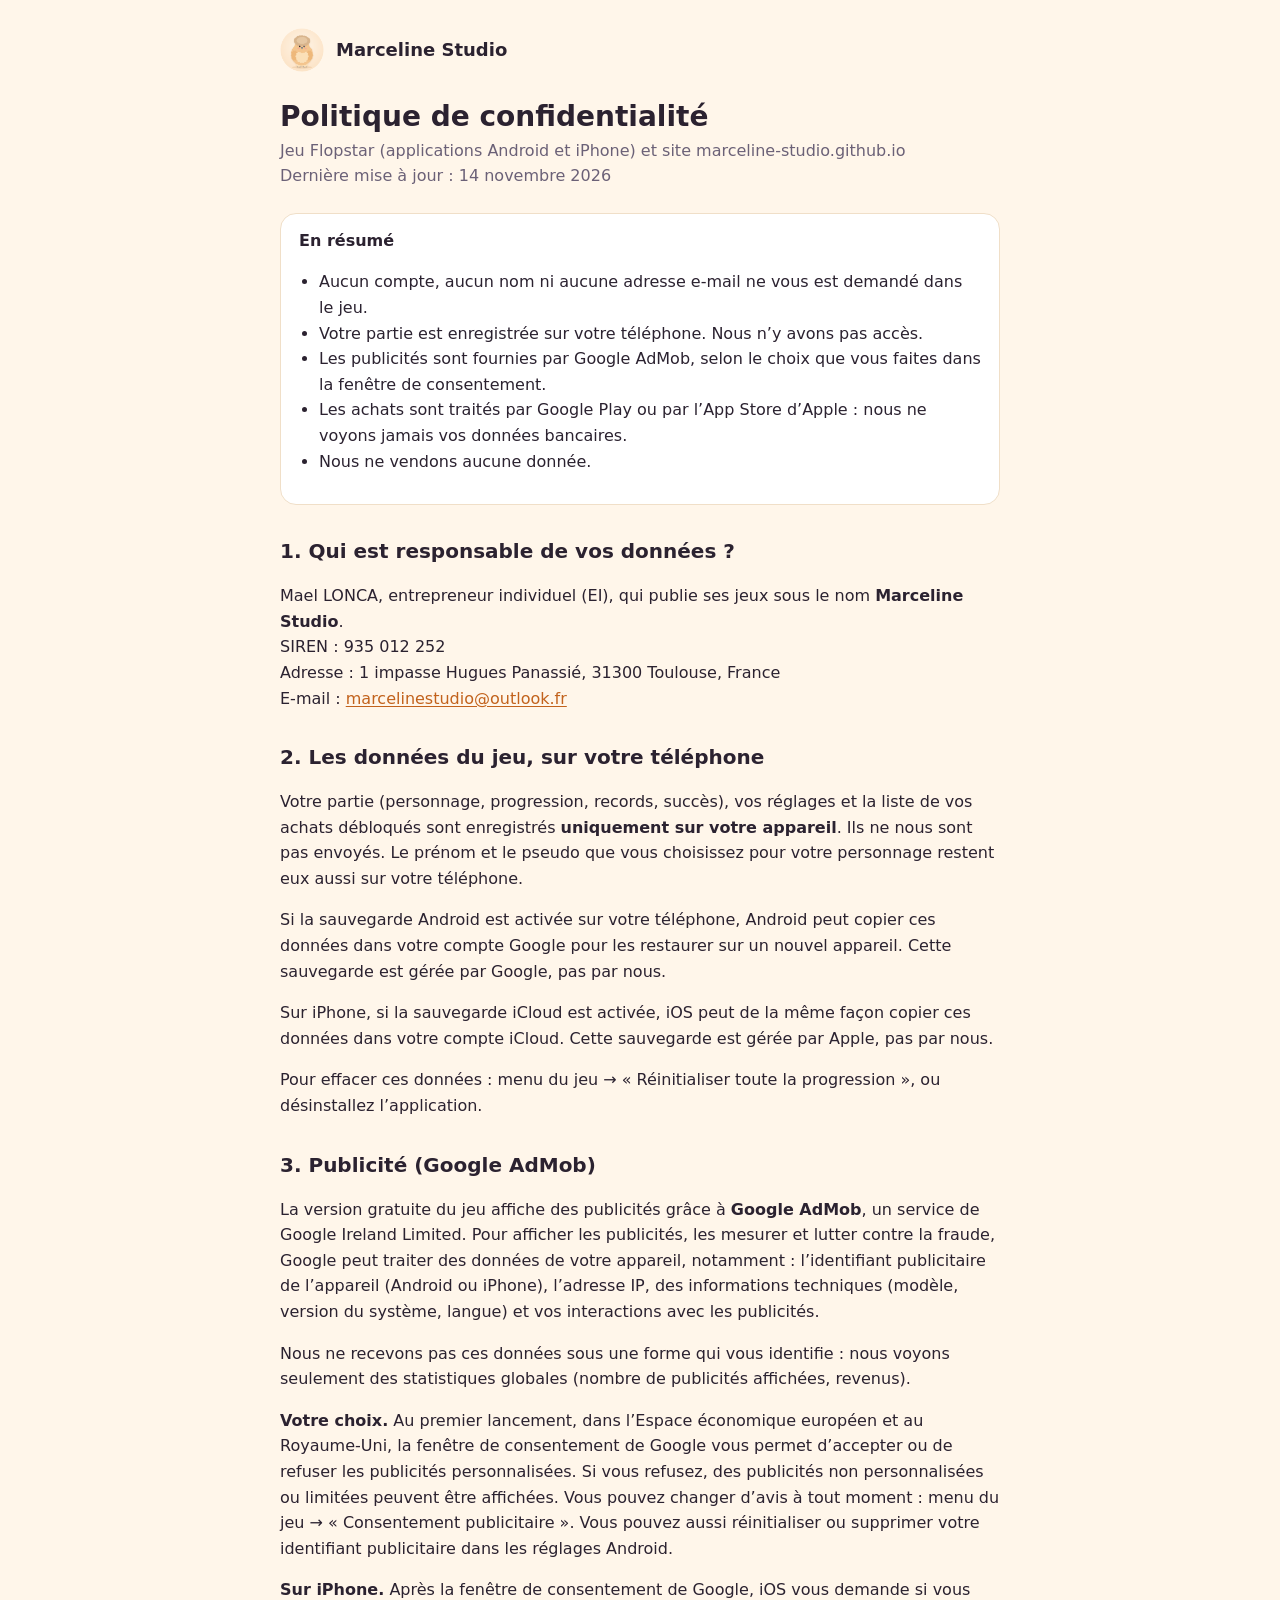
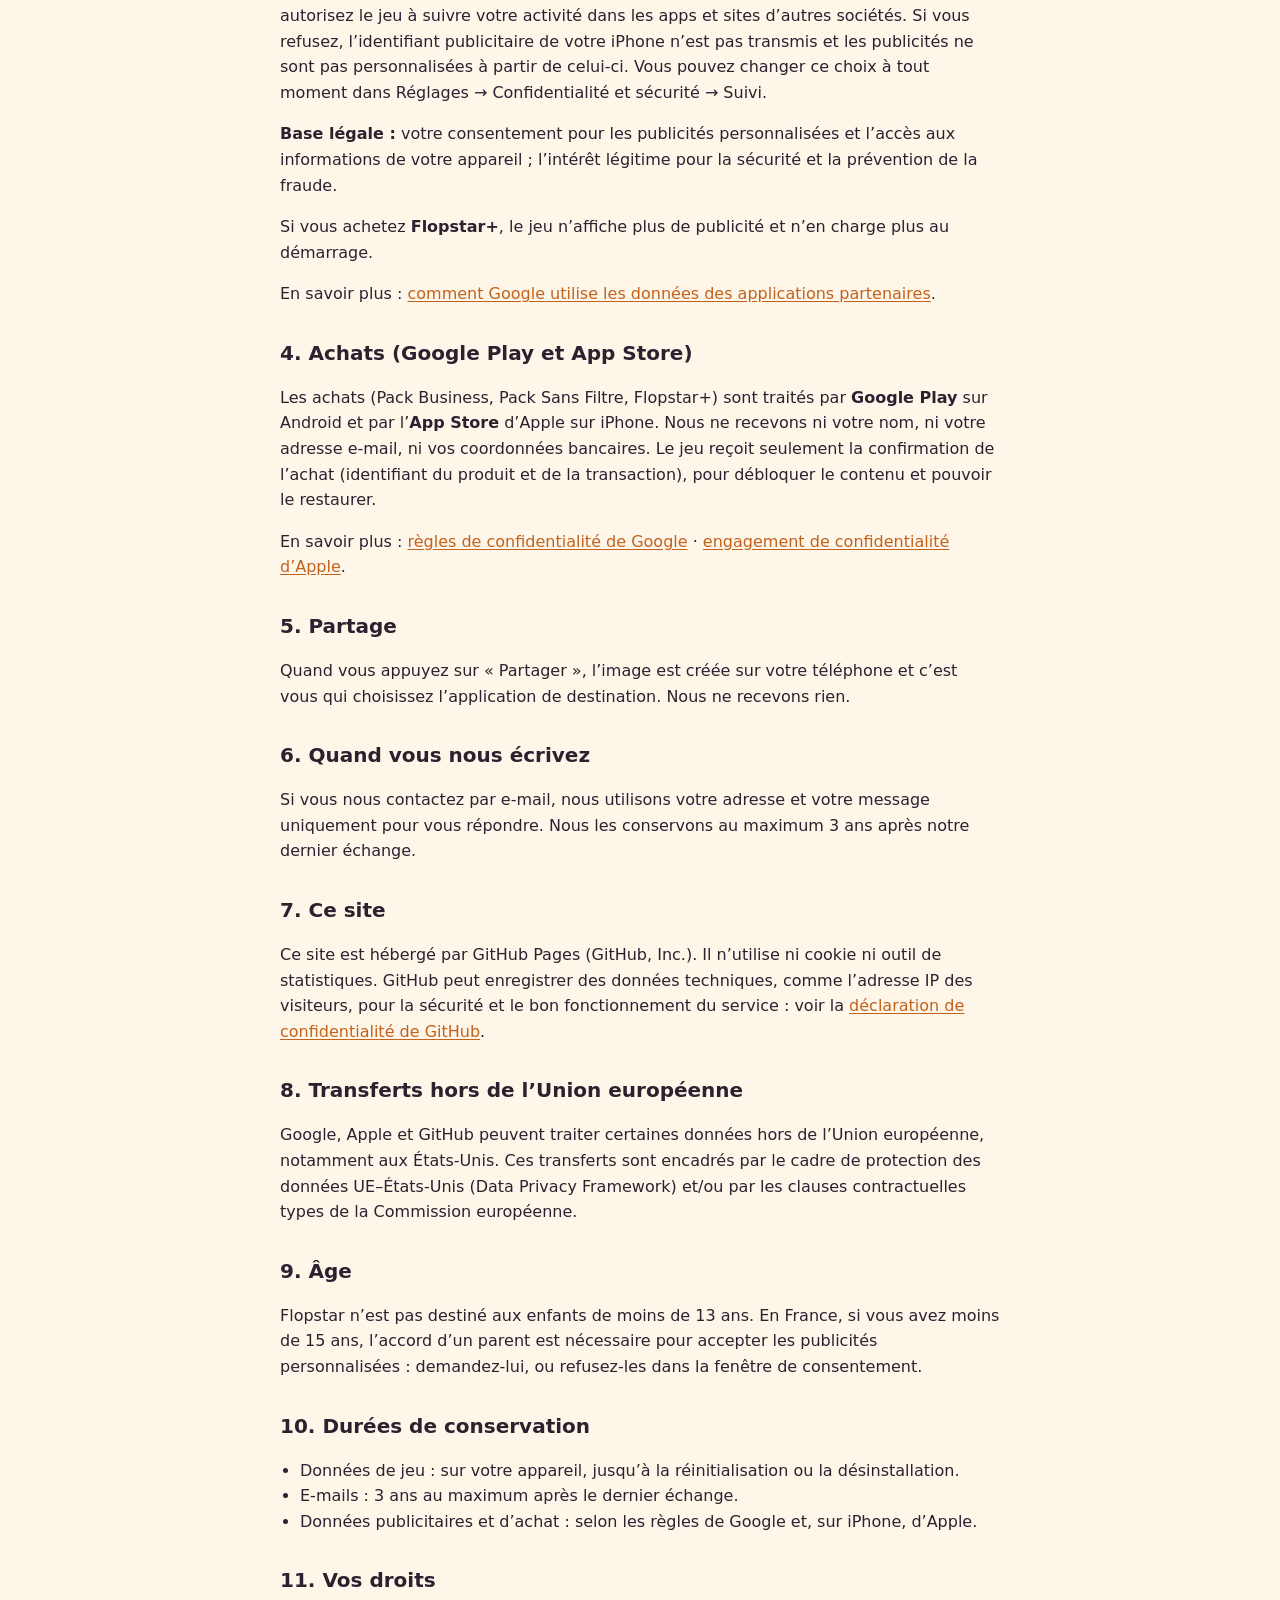
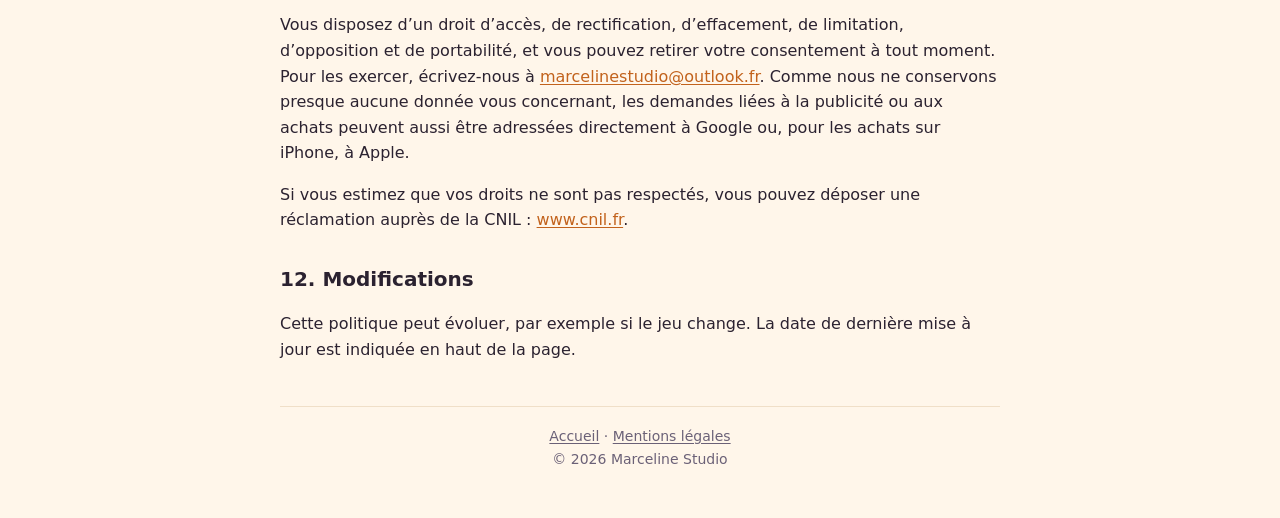
==== commit 882b5db8: "Politique de confidentialité : version iPhone (App Store, suivi, iCloud) Co-Authored-By: Claude Opus" ====
--- a/confidentialite.html
+++ b/confidentialite.html
@@ -12,7 +12,7 @@
 <header class="site"><img src="img/marceline.png" alt=""><a href="./">Marceline Studio</a></header>
 <article>
 <h1>Politique de confidentialité</h1>
-<p class="date">Jeu Flopstar (application Android) et site marceline-studio.github.io<br>Dernière mise à jour : 12 novembre 2026</p>
+<p class="date">Jeu Flopstar (applications Android et iPhone) et site marceline-studio.github.io<br>Dernière mise à jour : 14 novembre 2026</p>
 
 <div class="box">
 <b>En résumé</b>
@@ -20,7 +20,7 @@
   <li>Aucun compte, aucun nom ni aucune adresse e-mail ne vous est demandé dans le jeu.</li>
   <li>Votre partie est enregistrée sur votre téléphone. Nous n’y avons pas accès.</li>
   <li>Les publicités sont fournies par Google AdMob, selon le choix que vous faites dans la fenêtre de consentement.</li>
-  <li>Les achats sont traités par Google Play : nous ne voyons jamais vos données bancaires.</li>
+  <li>Les achats sont traités par Google Play ou par l’App Store d’Apple : nous ne voyons jamais vos données bancaires.</li>
   <li>Nous ne vendons aucune donnée.</li>
 </ul>
 </div>
@@ -34,19 +34,21 @@
 <h2>2. Les données du jeu, sur votre téléphone</h2>
 <p>Votre partie (personnage, progression, records, succès), vos réglages et la liste de vos achats débloqués sont enregistrés <b>uniquement sur votre appareil</b>. Ils ne nous sont pas envoyés. Le prénom et le pseudo que vous choisissez pour votre personnage restent eux aussi sur votre téléphone.</p>
 <p>Si la sauvegarde Android est activée sur votre téléphone, Android peut copier ces données dans votre compte Google pour les restaurer sur un nouvel appareil. Cette sauvegarde est gérée par Google, pas par nous.</p>
+<p>Sur iPhone, si la sauvegarde iCloud est activée, iOS peut de la même façon copier ces données dans votre compte iCloud. Cette sauvegarde est gérée par Apple, pas par nous.</p>
 <p>Pour effacer ces données : menu du jeu → « Réinitialiser toute la progression », ou désinstallez l’application.</p>
 
 <h2>3. Publicité (Google AdMob)</h2>
-<p>La version gratuite du jeu affiche des publicités grâce à <b>Google AdMob</b>, un service de Google Ireland Limited. Pour afficher les publicités, les mesurer et lutter contre la fraude, Google peut traiter des données de votre appareil, notamment : l’identifiant publicitaire Android, l’adresse IP, des informations techniques (modèle, version du système, langue) et vos interactions avec les publicités.</p>
+<p>La version gratuite du jeu affiche des publicités grâce à <b>Google AdMob</b>, un service de Google Ireland Limited. Pour afficher les publicités, les mesurer et lutter contre la fraude, Google peut traiter des données de votre appareil, notamment : l’identifiant publicitaire de l’appareil (Android ou iPhone), l’adresse IP, des informations techniques (modèle, version du système, langue) et vos interactions avec les publicités.</p>
 <p>Nous ne recevons pas ces données sous une forme qui vous identifie : nous voyons seulement des statistiques globales (nombre de publicités affichées, revenus).</p>
 <p><b>Votre choix.</b> Au premier lancement, dans l’Espace économique européen et au Royaume-Uni, la fenêtre de consentement de Google vous permet d’accepter ou de refuser les publicités personnalisées. Si vous refusez, des publicités non personnalisées ou limitées peuvent être affichées. Vous pouvez changer d’avis à tout moment : menu du jeu → « Consentement publicitaire ». Vous pouvez aussi réinitialiser ou supprimer votre identifiant publicitaire dans les réglages Android.</p>
+<p><b>Sur iPhone.</b> Après la fenêtre de consentement de Google, iOS vous demande si vous autorisez le jeu à suivre votre activité dans les apps et sites d’autres sociétés. Si vous refusez, l’identifiant publicitaire de votre iPhone n’est pas transmis et les publicités ne sont pas personnalisées à partir de celui-ci. Vous pouvez changer ce choix à tout moment dans Réglages → Confidentialité et sécurité → Suivi.</p>
 <p><b>Base légale :</b> votre consentement pour les publicités personnalisées et l’accès aux informations de votre appareil ; l’intérêt légitime pour la sécurité et la prévention de la fraude.</p>
 <p>Si vous achetez <b>Flopstar+</b>, le jeu n’affiche plus de publicité et n’en charge plus au démarrage.</p>
 <p>En savoir plus : <a href="https://policies.google.com/technologies/partner-sites">comment Google utilise les données des applications partenaires</a>.</p>
 
-<h2>4. Achats (Google Play)</h2>
-<p>Les achats (Pack Business, Pack Sans Filtre, Flopstar+) sont traités par <b>Google Play</b>. Nous ne recevons ni votre nom, ni votre adresse e-mail, ni vos coordonnées bancaires. Le jeu reçoit seulement de Google Play la confirmation de l’achat (identifiant du produit et jeton d’achat), pour débloquer le contenu et pouvoir le restaurer.</p>
-<p>En savoir plus : <a href="https://policies.google.com/privacy">règles de confidentialité de Google</a>.</p>
+<h2>4. Achats (Google Play et App Store)</h2>
+<p>Les achats (Pack Business, Pack Sans Filtre, Flopstar+) sont traités par <b>Google Play</b> sur Android et par l’<b>App Store</b> d’Apple sur iPhone. Nous ne recevons ni votre nom, ni votre adresse e-mail, ni vos coordonnées bancaires. Le jeu reçoit seulement la confirmation de l’achat (identifiant du produit et de la transaction), pour débloquer le contenu et pouvoir le restaurer.</p>
+<p>En savoir plus : <a href="https://policies.google.com/privacy">règles de confidentialité de Google</a> · <a href="https://www.apple.com/fr/legal/privacy/fr-ww/">engagement de confidentialité d’Apple</a>.</p>
 
 <h2>5. Partage</h2>
 <p>Quand vous appuyez sur « Partager », l’image est créée sur votre téléphone et c’est vous qui choisissez l’application de destination. Nous ne recevons rien.</p>
@@ -58,7 +60,7 @@
 <p>Ce site est hébergé par GitHub Pages (GitHub, Inc.). Il n’utilise ni cookie ni outil de statistiques. GitHub peut enregistrer des données techniques, comme l’adresse IP des visiteurs, pour la sécurité et le bon fonctionnement du service : voir la <a href="https://docs.github.com/fr/site-policy/privacy-policies/github-general-privacy-statement">déclaration de confidentialité de GitHub</a>.</p>
 
 <h2>8. Transferts hors de l’Union européenne</h2>
-<p>Google et GitHub peuvent traiter certaines données hors de l’Union européenne, notamment aux États-Unis. Ces transferts sont encadrés par le cadre de protection des données UE–États-Unis (Data Privacy Framework) et/ou par les clauses contractuelles types de la Commission européenne.</p>
+<p>Google, Apple et GitHub peuvent traiter certaines données hors de l’Union européenne, notamment aux États-Unis. Ces transferts sont encadrés par le cadre de protection des données UE–États-Unis (Data Privacy Framework) et/ou par les clauses contractuelles types de la Commission européenne.</p>
 
 <h2>9. Âge</h2>
 <p>Flopstar n’est pas destiné aux enfants de moins de 13 ans. En France, si vous avez moins de 15 ans, l’accord d’un parent est nécessaire pour accepter les publicités personnalisées : demandez-lui, ou refusez-les dans la fenêtre de consentement.</p>
@@ -67,11 +69,11 @@
 <ul>
   <li>Données de jeu : sur votre appareil, jusqu’à la réinitialisation ou la désinstallation.</li>
   <li>E-mails : 3 ans au maximum après le dernier échange.</li>
-  <li>Données publicitaires et d’achat : selon les règles de Google.</li>
+  <li>Données publicitaires et d’achat : selon les règles de Google et, sur iPhone, d’Apple.</li>
 </ul>
 
 <h2>11. Vos droits</h2>
-<p>Vous disposez d’un droit d’accès, de rectification, d’effacement, de limitation, d’opposition et de portabilité, et vous pouvez retirer votre consentement à tout moment. Pour les exercer, écrivez-nous à <a href="mailto:marcelinestudio@outlook.fr">marcelinestudio@outlook.fr</a>. Comme nous ne conservons presque aucune donnée vous concernant, les demandes liées à la publicité ou aux achats peuvent aussi être adressées directement à Google.</p>
+<p>Vous disposez d’un droit d’accès, de rectification, d’effacement, de limitation, d’opposition et de portabilité, et vous pouvez retirer votre consentement à tout moment. Pour les exercer, écrivez-nous à <a href="mailto:marcelinestudio@outlook.fr">marcelinestudio@outlook.fr</a>. Comme nous ne conservons presque aucune donnée vous concernant, les demandes liées à la publicité ou aux achats peuvent aussi être adressées directement à Google ou, pour les achats sur iPhone, à Apple.</p>
 <p>Si vous estimez que vos droits ne sont pas respectés, vous pouvez déposer une réclamation auprès de la CNIL : <a href="https://www.cnil.fr">www.cnil.fr</a>.</p>
 
 <h2>12. Modifications</h2>
